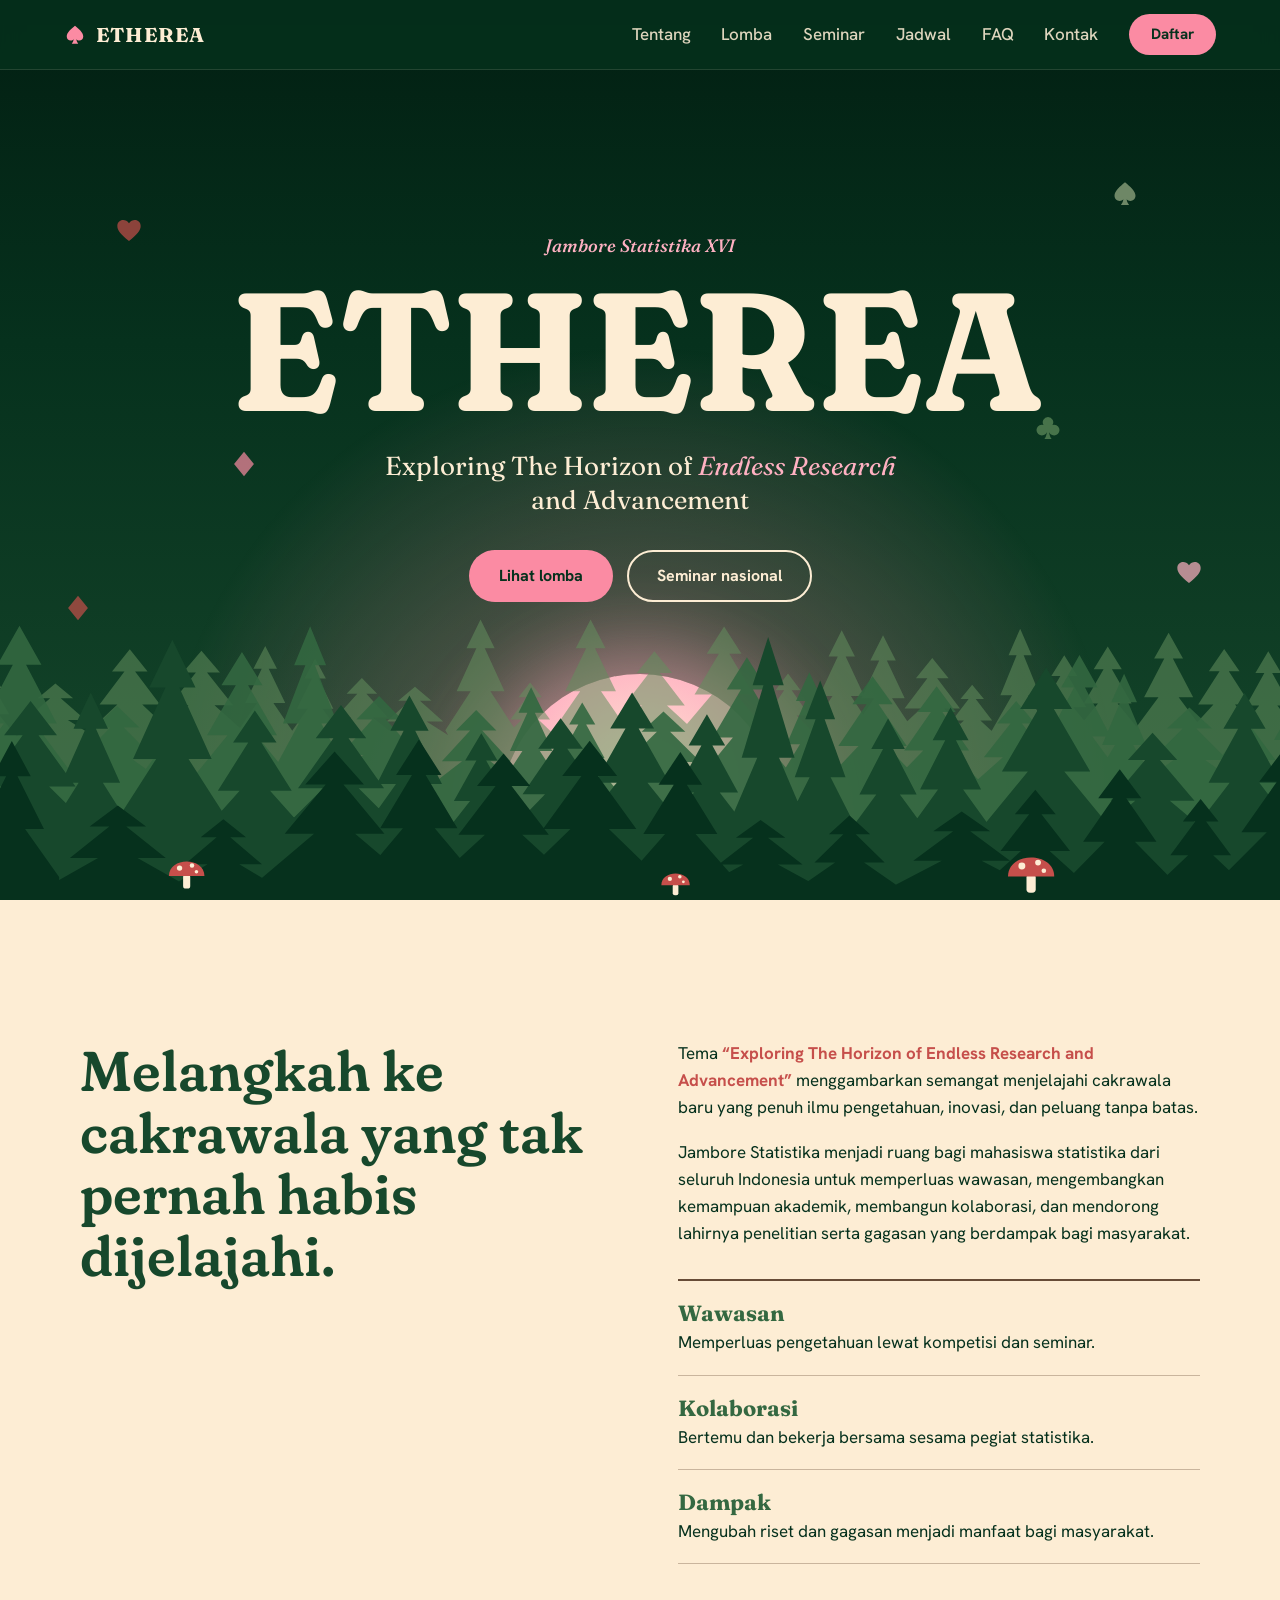
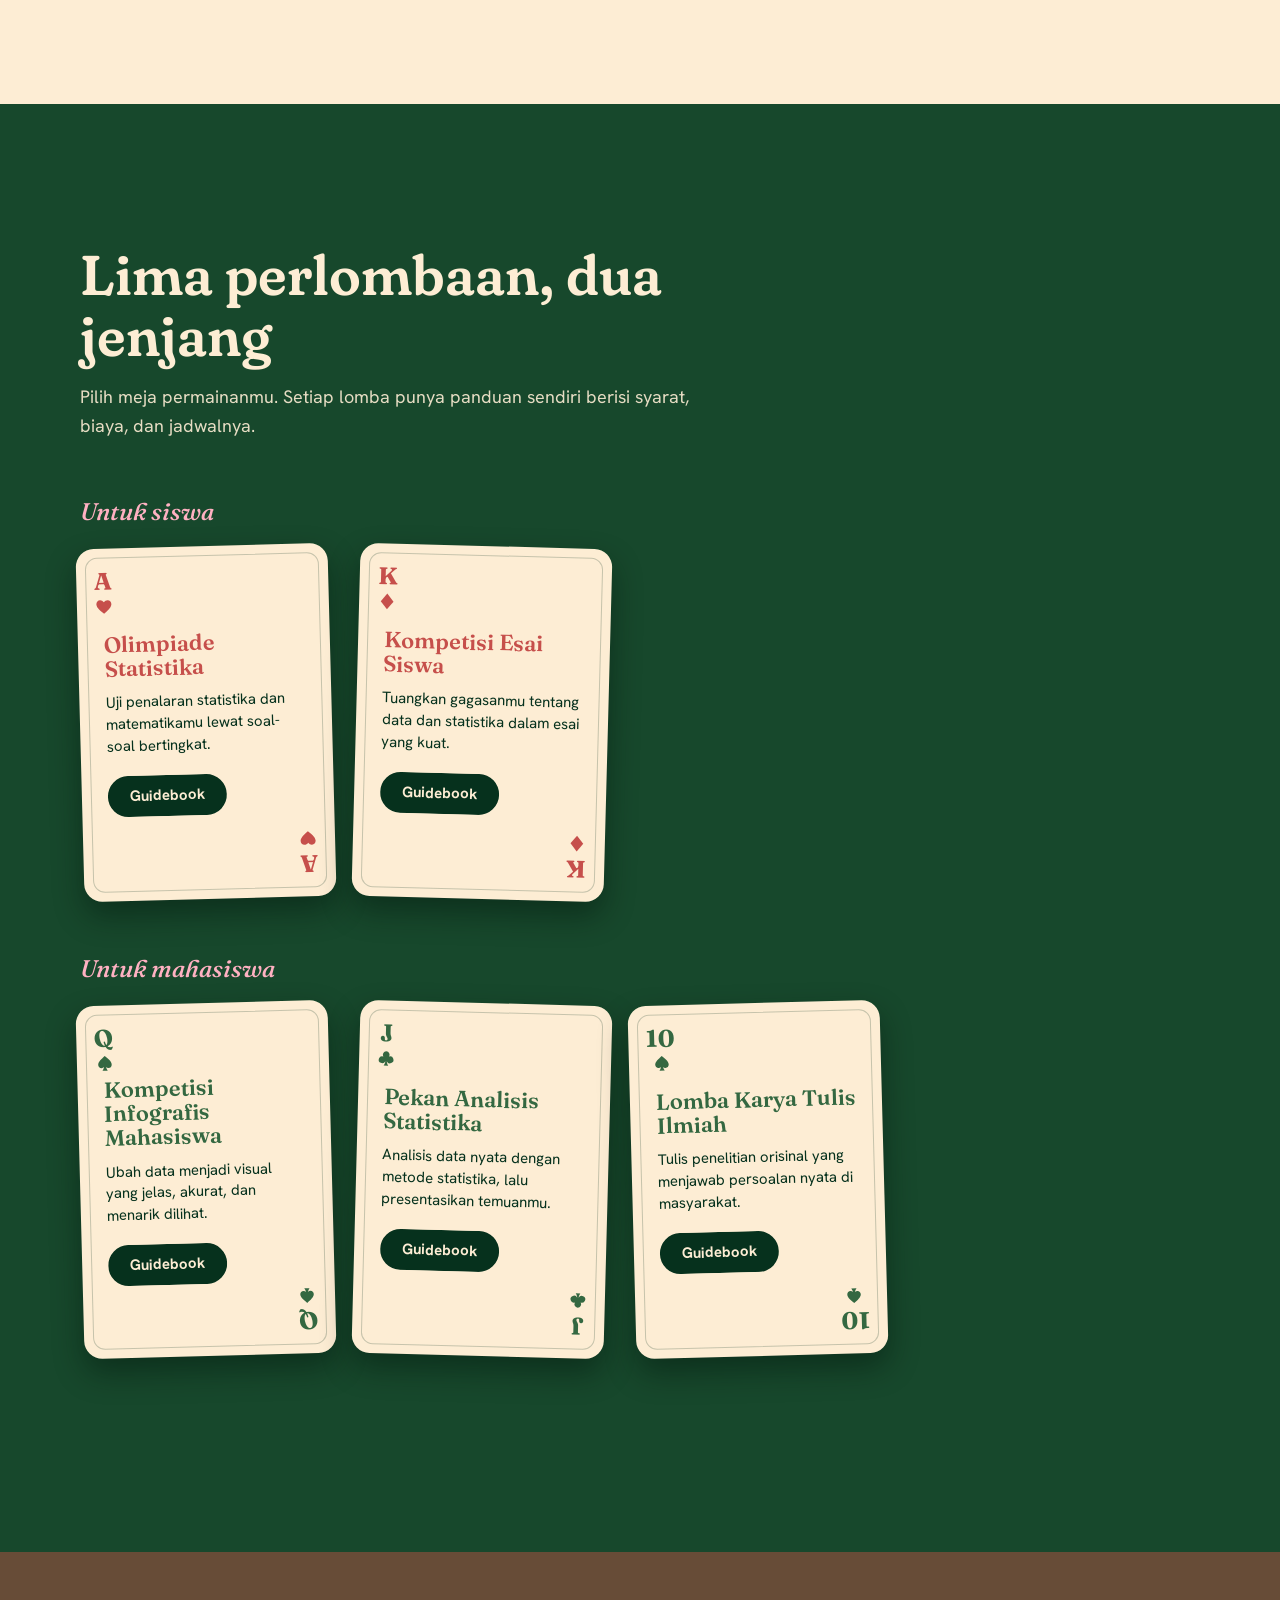
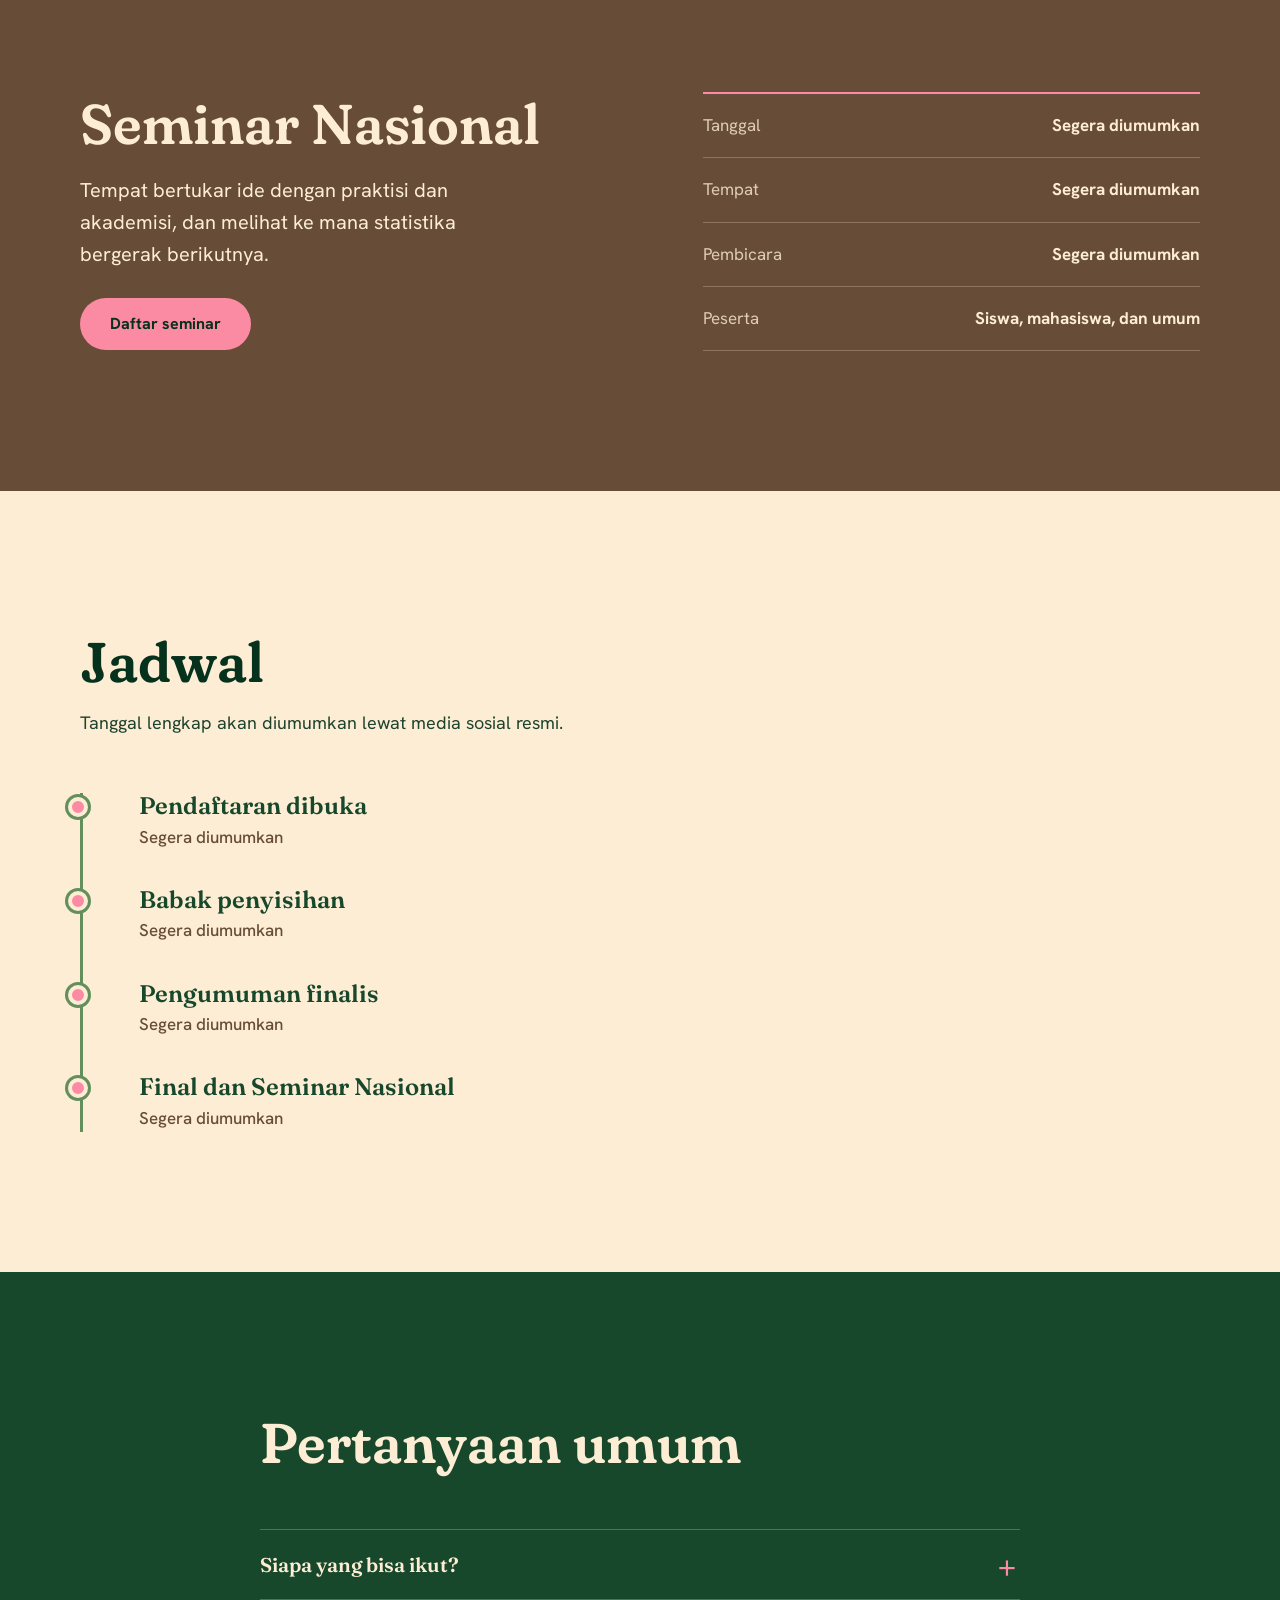
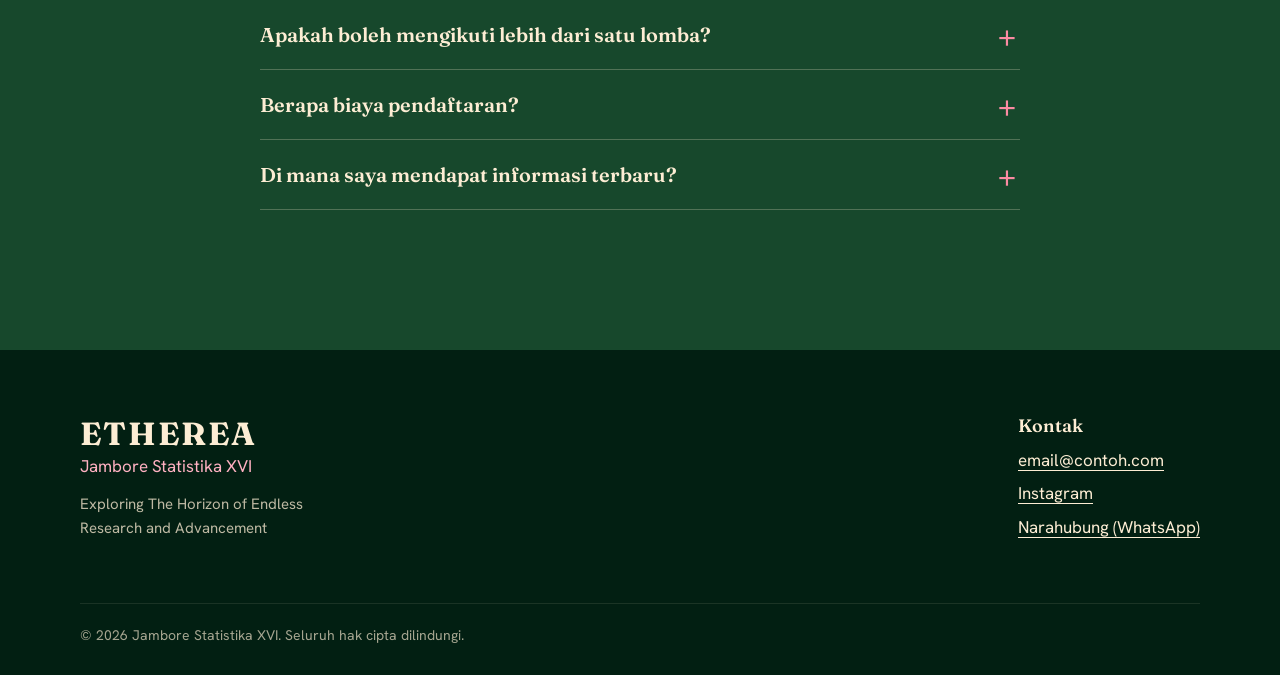
==== index.html @ 2692ac3a "Add files via upload" ====
<!doctype html>
<html lang="id">
<head>
  <meta charset="utf-8">
  <meta name="viewport" content="width=device-width, initial-scale=1">
  <title>ETHEREA – Jambore Statistika XVI</title>
  <meta name="description" content="Jambore Statistika XVI mengusung tema ETHEREA: Exploring The Horizon of Endless Research and Advancement. Olimpiade Statistika, Kompetisi Esai Siswa, Kompetisi Infografis Mahasiswa, Pekan Analisis Statistika, Lomba Karya Tulis Ilmiah, dan Seminar Nasional.">
  <meta name="theme-color" content="#06311D">
  <meta property="og:type" content="website">
  <meta property="og:locale" content="id_ID">
  <meta property="og:title" content="ETHEREA – Jambore Statistika XVI">
  <meta property="og:description" content="Exploring The Horizon of Endless Research and Advancement. Lima perlombaan dan satu seminar nasional untuk pelajar dan mahasiswa statistika.">
  <link rel="icon" href="favicon.svg" type="image/svg+xml">
  <link rel="preconnect" href="https://fonts.googleapis.com">
  <link rel="preconnect" href="https://fonts.gstatic.com" crossorigin>
  <link href="https://fonts.googleapis.com/css2?family=Fraunces:ital,opsz,wght@0,9..144,400..800;1,9..144,400..700&family=Hanken+Grotesk:wght@400;500;700&display=swap" rel="stylesheet">
  <link rel="stylesheet" href="style.css">
</head>
<body>

<!-- Simbol kartu (dipakai ulang di bagian lomba) -->
<svg width="0" height="0" style="position:absolute" aria-hidden="true">
  <symbol id="heart" viewBox="0 0 24 24"><path d="M12 21.5C5 15.8 2 12.4 2 8.6 2 5.7 4.2 3.5 7 3.5c1.9 0 3.7 1 5 2.8 1.3-1.8 3.1-2.8 5-2.8 2.8 0 5 2.2 5 5.1 0 3.8-3 7.2-10 12.9z"/></symbol>
  <symbol id="spade" viewBox="0 0 24 24"><path d="M12 2c4.2 3.7 9 7.3 9 11.6 0 2.6-2 4.4-4.4 4.4-1.3 0-2.4-.5-3.2-1.4.2 1.7.9 3.3 2.1 4.9H8.5c1.2-1.6 1.9-3.2 2.1-4.9-.8.9-1.9 1.4-3.2 1.4C5 18 3 16.200 3 13.600 3 9.300 7.800 5.700 12 2z"/></symbol>
  <symbol id="diamond" viewBox="0 0 24 24"><path d="M12 1.500 20.500 12 12 22.500 3.500 12z"/></symbol>
  <symbol id="club" viewBox="0 0 24 24"><path d="M12 2.500a4.500 4.500 0 0 0-3.800 6.900A4.600 4.600 0 1 0 11 15.600c-.1 2.200-.8 4-2.100 5.900h6.200c-1.300-1.900-2-3.700-2.100-5.900a4.600 4.600 0 1 0 2.800-6.200A4.500 4.500 0 0 0 12 2.500z"/></symbol>
</svg>

<a class="skip" href="#tentang">Lompat ke konten</a>

<header class="nav" id="nav">
  <a class="brand" href="#beranda" aria-label="ETHEREA, kembali ke atas">
    <svg class="brand-mark" viewBox="0 0 24 24" aria-hidden="true"><use href="#spade"/></svg>
    <span>ETHEREA</span>
  </a>
  <button class="nav-toggle" aria-expanded="false" aria-controls="menu" aria-label="Buka menu">
    <span></span><span></span>
  </button>
  <nav id="menu" class="menu" aria-label="Utama">
    <a href="#tentang">Tentang</a>
    <a href="#lomba">Lomba</a>
    <a href="#seminar">Seminar</a>
    <a href="#jadwal">Jadwal</a>
    <a href="#faq">FAQ</a>
    <a href="#kontak">Kontak</a>
    <a class="btn btn-pink btn-small" href="#lomba">Daftar</a>
  </nav>
</header>

<main>

  <!-- HERO -->
  <section class="hero" id="beranda">
    <div class="sky" aria-hidden="true">
      <div class="horizon-glow"></div>
      <div class="sun"></div>
    </div>
    <div class="floaters" aria-hidden="true">
      <svg class="f f1"><use href="#heart"/></svg>
      <svg class="f f2"><use href="#spade"/></svg>
      <svg class="f f3"><use href="#diamond"/></svg>
      <svg class="f f4"><use href="#club"/></svg>
      <svg class="f f5"><use href="#heart"/></svg>
      <svg class="f f6"><use href="#diamond"/></svg>
    </div>

    <div class="hero-inner">
      <p class="hero-kicker">Jambore Statistika XVI</p>
      <h1 class="hero-title" aria-label="ETHEREA">
        <span aria-hidden="true">E</span><span aria-hidden="true">T</span><span aria-hidden="true">H</span><span aria-hidden="true">E</span><span aria-hidden="true">R</span><span aria-hidden="true">E</span><span aria-hidden="true">A</span>
      </h1>
      <p class="hero-sub">Exploring The Horizon of <em>Endless Research</em> and Advancement</p>
      <div class="hero-cta">
        <a class="btn btn-pink" href="#lomba">Lihat lomba</a>
        <a class="btn btn-ghost" href="#seminar">Seminar nasional</a>
      </div>
    </div>

    <svg class="forest" id="forest" viewBox="0 0 1440 420" preserveAspectRatio="xMidYMax slice" aria-hidden="true"></svg>
  </section>

  <!-- TENTANG -->
  <section class="section cream" id="tentang">
    <div class="wrap about">
      <div class="about-lead">
        <h2>Melangkah ke cakrawala yang tak pernah habis dijelajahi.</h2>
      </div>
      <div class="about-body">
        <p>
          Tema <strong>“Exploring The Horizon of Endless Research and Advancement”</strong> menggambarkan semangat menjelajahi cakrawala baru yang penuh ilmu pengetahuan, inovasi, dan peluang tanpa batas.
        </p>
        <p>
          Jambore Statistika menjadi ruang bagi mahasiswa statistika dari seluruh Indonesia untuk memperluas wawasan, mengembangkan kemampuan akademik, membangun kolaborasi, dan mendorong lahirnya penelitian serta gagasan yang berdampak bagi masyarakat.
        </p>
        <ul class="pillars">
          <li><span>Wawasan</span> Memperluas pengetahuan lewat kompetisi dan seminar.</li>
          <li><span>Kolaborasi</span> Bertemu dan bekerja bersama sesama pegiat statistika.</li>
          <li><span>Dampak</span> Mengubah riset dan gagasan menjadi manfaat bagi masyarakat.</li>
        </ul>
      </div>
    </div>
  </section>

  <!-- LOMBA -->
  <section class="section forest-bg" id="lomba">
    <div class="wrap">
      <div class="section-head">
        <h2>Lima perlombaan, dua jenjang</h2>
        <p>Pilih meja permainanmu. Setiap lomba punya panduan sendiri berisi syarat, biaya, dan jadwalnya.</p>
      </div>

      <h3 class="tier">Untuk siswa</h3>
      <div class="deck">
        <article class="card card-red">
          <div class="corner tl"><b>A</b><svg><use href="#heart"/></svg></div>
          <div class="corner br"><b>A</b><svg><use href="#heart"/></svg></div>
          <div class="card-body">
            <h4>Olimpiade Statistika</h4>
            <p>Uji penalaran statistika dan matematikamu lewat soal-soal bertingkat.</p>
            <a class="btn btn-dark btn-small" href="#" data-todo="guidebook">Guidebook</a>
          </div>
        </article>
        <article class="card card-red">
          <div class="corner tl"><b>K</b><svg><use href="#diamond"/></svg></div>
          <div class="corner br"><b>K</b><svg><use href="#diamond"/></svg></div>
          <div class="card-body">
            <h4>Kompetisi Esai Siswa</h4>
            <p>Tuangkan gagasanmu tentang data dan statistika dalam esai yang kuat.</p>
            <a class="btn btn-dark btn-small" href="#" data-todo="guidebook">Guidebook</a>
          </div>
        </article>
      </div>

      <h3 class="tier">Untuk mahasiswa</h3>
      <div class="deck">
        <article class="card card-green">
          <div class="corner tl"><b>Q</b><svg><use href="#spade"/></svg></div>
          <div class="corner br"><b>Q</b><svg><use href="#spade"/></svg></div>
          <div class="card-body">
            <h4>Kompetisi Infografis Mahasiswa</h4>
            <p>Ubah data menjadi visual yang jelas, akurat, dan menarik dilihat.</p>
            <a class="btn btn-dark btn-small" href="#" data-todo="guidebook">Guidebook</a>
          </div>
        </article>
        <article class="card card-green">
          <div class="corner tl"><b>J</b><svg><use href="#club"/></svg></div>
          <div class="corner br"><b>J</b><svg><use href="#club"/></svg></div>
          <div class="card-body">
            <h4>Pekan Analisis Statistika</h4>
            <p>Analisis data nyata dengan metode statistika, lalu presentasikan temuanmu.</p>
            <a class="btn btn-dark btn-small" href="#" data-todo="guidebook">Guidebook</a>
          </div>
        </article>
        <article class="card card-green">
          <div class="corner tl"><b>10</b><svg><use href="#spade"/></svg></div>
          <div class="corner br"><b>10</b><svg><use href="#spade"/></svg></div>
          <div class="card-body">
            <h4>Lomba Karya Tulis Ilmiah</h4>
            <p>Tulis penelitian orisinal yang menjawab persoalan nyata di masyarakat.</p>
            <a class="btn btn-dark btn-small" href="#" data-todo="guidebook">Guidebook</a>
          </div>
        </article>
      </div>
    </div>
  </section>

  <!-- SEMINAR -->
  <section class="section brown" id="seminar">
    <div class="wrap seminar">
      <div>
        <h2>Seminar Nasional</h2>
        <p class="lead">Tempat bertukar ide dengan praktisi dan akademisi, dan melihat ke mana statistika bergerak berikutnya.</p>
        <a class="btn btn-pink" href="#" data-todo="seminar">Daftar seminar</a>
      </div>
      <dl class="facts">
        <div><dt>Tanggal</dt><dd>Segera diumumkan</dd></div>
        <div><dt>Tempat</dt><dd>Segera diumumkan</dd></div>
        <div><dt>Pembicara</dt><dd>Segera diumumkan</dd></div>
        <div><dt>Peserta</dt><dd>Siswa, mahasiswa, dan umum</dd></div>
      </dl>
    </div>
  </section>

  <!-- JADWAL -->
  <section class="section cream" id="jadwal">
    <div class="wrap">
      <div class="section-head">
        <h2>Jadwal</h2>
        <p>Tanggal lengkap akan diumumkan lewat media sosial resmi.</p>
      </div>
      <ol class="timeline">
        <li><h4>Pendaftaran dibuka</h4><p>Segera diumumkan</p></li>
        <li><h4>Babak penyisihan</h4><p>Segera diumumkan</p></li>
        <li><h4>Pengumuman finalis</h4><p>Segera diumumkan</p></li>
        <li><h4>Final dan Seminar Nasional</h4><p>Segera diumumkan</p></li>
      </ol>
    </div>
  </section>

  <!-- FAQ -->
  <section class="section forest-bg" id="faq">
    <div class="wrap faq-wrap">
      <div class="section-head">
        <h2>Pertanyaan umum</h2>
      </div>
      <div class="faq">
        <details>
          <summary>Siapa yang bisa ikut?</summary>
          <p>Olimpiade Statistika dan Kompetisi Esai Siswa untuk siswa. Kompetisi Infografis Mahasiswa, Pekan Analisis Statistika, dan Lomba Karya Tulis Ilmiah untuk mahasiswa.</p>
        </details>
        <details>
          <summary>Apakah boleh mengikuti lebih dari satu lomba?</summary>
          <p>Ketentuan lengkap ada di guidebook masing-masing lomba. Baca guidebook sebelum mendaftar.</p>
        </details>
        <details>
          <summary>Berapa biaya pendaftaran?</summary>
          <p>Biaya berbeda untuk tiap lomba dan seminar. Rinciannya tertera di guidebook dan formulir pendaftaran.</p>
        </details>
        <details>
          <summary>Di mana saya mendapat informasi terbaru?</summary>
          <p>Ikuti media sosial resmi Jambore Statistika XVI. Semua pengumuman jadwal, tempat, dan pembicara akan diunggah di sana.</p>
        </details>
      </div>
    </div>
  </section>

</main>

<footer class="footer" id="kontak">
  <div class="wrap foot">
    <div>
      <p class="foot-title">ETHEREA</p>
      <p class="foot-sub">Jambore Statistika XVI</p>
      <p class="foot-note">Exploring The Horizon of Endless Research and Advancement</p>
    </div>
    <div>
      <p class="foot-h">Kontak</p>
      <ul>
        <li><a href="mailto:email@contoh.com" data-todo="email">email@contoh.com</a></li>
        <li><a href="#" data-todo="instagram">Instagram</a></li>
        <li><a href="#" data-todo="whatsapp">Narahubung (WhatsApp)</a></li>
      </ul>
    </div>
  </div>
  <p class="copy">© 2026 Jambore Statistika XVI. Seluruh hak cipta dilindungi.</p>
</footer>

<script src="script.js"></script>
</body>
</html>
---- style.css ----
:root {
  --forest-950: #06311d;
  --forest-800: #17482c;
  --forest-600: #346841;
  --forest-400: #638f5d;
  --sage: #9caf88;
  --pink: #fb8ba3;
  --pink-soft: #ffb1c2;
  --red: #c64f4b;
  --cream: #fdedd4;
  --brown: #674c37;

  --serif: "Fraunces", Georgia, serif;
  --sans: "Hanken Grotesk", system-ui, sans-serif;
  --gutter: clamp(20px, 5vw, 64px);
  --max: 1120px;
}

*, *::before, *::after { box-sizing: border-box; }
html { scroll-behavior: smooth; scroll-padding-top: 72px; }
body {
  margin: 0;
  font-family: var(--sans);
  font-size: 1.0625rem;
  line-height: 1.6;
  color: var(--cream);
  background: var(--forest-950);
  -webkit-font-smoothing: antialiased;
}
img, svg { display: block; max-width: 100%; }
a { color: inherit; }
h1, h2, h3, h4 { font-family: var(--serif); font-weight: 600; line-height: 1.1; margin: 0; }
p { margin: 0 0 1em; }

:focus-visible { outline: 3px solid var(--pink); outline-offset: 3px; border-radius: 4px; }

.skip { position: absolute; left: -999px; top: 8px; background: var(--cream); color: var(--forest-950); padding: 8px 14px; z-index: 100; border-radius: 6px; }
.skip:focus { left: 8px; }

.wrap { width: min(100% - var(--gutter) * 2, var(--max)); margin-inline: auto; }

/* Tombol */
.btn {
  display: inline-block; font: 700 1rem/1 var(--sans); text-decoration: none;
  padding: 16px 28px; border-radius: 999px; border: 2px solid transparent;
  transition: transform .15s ease, background-color .15s ease, color .15s ease;
  cursor: pointer;
}
.btn:hover { transform: translateY(-2px); }
.btn-small { padding: 11px 20px; font-size: .9375rem; }
.btn-pink { background: var(--pink); color: var(--forest-950); }
.btn-pink:hover { background: var(--pink-soft); }
.btn-ghost { border-color: var(--cream); color: var(--cream); }
.btn-ghost:hover { background: var(--cream); color: var(--forest-950); }
.btn-dark { background: var(--forest-950); color: var(--cream); }
.btn-dark:hover { background: var(--forest-800); }

/* Navigasi */
.nav {
  position: fixed; inset: 0 0 auto 0; z-index: 50;
  display: flex; align-items: center; justify-content: space-between;
  padding: 14px var(--gutter);
  background: rgba(6, 49, 29, .82);
  backdrop-filter: blur(10px);
  border-bottom: 1px solid rgba(253, 237, 212, .12);
}
.brand { display: flex; align-items: center; gap: 10px; text-decoration: none; font: 700 1.25rem var(--serif); letter-spacing: .06em; }
.brand-mark { width: 22px; height: 22px; fill: var(--pink); }
.menu { display: flex; align-items: center; gap: clamp(14px, 2.4vw, 32px); }
.menu a:not(.btn) { text-decoration: none; font-weight: 500; opacity: .88; }
.menu a:not(.btn):hover { opacity: 1; text-decoration: underline; text-underline-offset: 6px; text-decoration-color: var(--pink); }
.nav-toggle { display: none; background: none; border: 0; width: 44px; height: 44px; position: relative; cursor: pointer; }
.nav-toggle span { position: absolute; left: 10px; right: 10px; height: 2px; background: var(--cream); transition: transform .2s ease, top .2s ease; }
.nav-toggle span:first-child { top: 18px; }
.nav-toggle span:last-child { top: 25px; }
.nav-toggle[aria-expanded="true"] span:first-child { top: 21px; transform: rotate(45deg); }
.nav-toggle[aria-expanded="true"] span:last-child { top: 21px; transform: rotate(-45deg); }

@media (max-width: 820px) {
  .nav-toggle { display: block; }
  .menu {
    position: absolute; top: 100%; left: 0; right: 0; flex-direction: column; align-items: stretch; gap: 0;
    background: var(--forest-950); padding: 8px var(--gutter) 24px;
    border-bottom: 1px solid rgba(253, 237, 212, .12);
    display: none;
  }
  .menu.open { display: flex; }
  .menu a:not(.btn) { padding: 14px 0; font-size: 1.125rem; border-bottom: 1px solid rgba(253, 237, 212, .1); }
  .menu .btn { margin-top: 16px; text-align: center; }
}

/* Hero */
.hero {
  position: relative; min-height: 100svh; overflow: hidden;
  display: grid; place-items: center; text-align: center;
  padding: 120px var(--gutter) 260px;
  background: linear-gradient(180deg, #021f12 0%, var(--forest-950) 38%, var(--forest-800) 100%);
}
.sky { position: absolute; inset: 0; }
.horizon-glow {
  position: absolute; left: 50%; bottom: 8%; width: min(1100px, 150vw); aspect-ratio: 1;
  transform: translate(-50%, 50%);
  background: radial-gradient(circle, rgba(251, 139, 163, .55) 0%, rgba(251, 139, 163, .22) 32%, transparent 62%);
  animation: rise 2.4s .2s cubic-bezier(.2, .7, .2, 1) both;
}
.sun {
  position: absolute; left: 50%; bottom: 8%; width: clamp(150px, 24vw, 280px); aspect-ratio: 1; border-radius: 50%;
  transform: translate(-50%, 45%);
  background: radial-gradient(circle at 50% 40%, var(--cream) 0%, var(--pink-soft) 60%, var(--pink) 100%);
  box-shadow: 0 0 80px 20px rgba(255, 177, 194, .45);
  animation: rise 2.4s .2s cubic-bezier(.2, .7, .2, 1) both;
}
@keyframes rise { from { opacity: 0; translate: 0 90px; } to { opacity: 1; translate: 0 0; } }

.hero-inner { position: relative; z-index: 2; max-width: 980px; }
.hero-kicker { font: 500 1.125rem var(--serif); font-style: italic; color: var(--pink-soft); margin-bottom: 14px; }
.hero-title {
  font-size: clamp(3rem, 14.5vw, 10.5rem); font-weight: 700;
  font-variation-settings: "SOFT" 100, "opsz" 144;
  letter-spacing: .02em; line-height: .95; margin-bottom: 20px;
  display: flex; justify-content: center; flex-wrap: nowrap;
}
.hero-title span { display: inline-block; animation: letter .9s cubic-bezier(.2, .8, .2, 1) both; }
.hero-title span:nth-child(1) { animation-delay: .05s; }
.hero-title span:nth-child(2) { animation-delay: .15s; }
.hero-title span:nth-child(3) { animation-delay: .25s; }
.hero-title span:nth-child(4) { animation-delay: .35s; }
.hero-title span:nth-child(5) { animation-delay: .45s; }
.hero-title span:nth-child(6) { animation-delay: .55s; }
.hero-title span:nth-child(7) { animation-delay: .65s; }
@keyframes letter { from { opacity: 0; translate: 0 .35em; filter: blur(8px); } to { opacity: 1; translate: 0 0; filter: blur(0); } }
.hero-sub { font: 400 clamp(1.125rem, 2.6vw, 1.625rem)/1.3 var(--serif); max-width: 32ch; margin: 0 auto 32px; }
.hero-sub em { color: var(--pink-soft); }
.hero-cta { display: flex; gap: 14px; justify-content: center; flex-wrap: wrap; }

.forest { position: absolute; left: 0; right: 0; bottom: -1px; width: 100%; height: clamp(220px, 40vh, 420px); z-index: 1; }

.floaters .f { position: absolute; width: 28px; height: 28px; opacity: .7; animation: drift 9s ease-in-out infinite alternate; }
.f1 { left: 9%; top: 24%; fill: var(--red); }
.f2 { right: 11%; top: 20%; fill: var(--sage); width: 22px; height: 22px; animation-delay: -3s; }
.f3 { left: 18%; top: 50%; fill: var(--pink); width: 20px; height: 20px; animation-delay: -5s; }
.f4 { right: 17%; top: 46%; fill: var(--forest-400); animation-delay: -1s; }
.f5 { right: 6%; top: 62%; fill: var(--pink-soft); width: 18px; height: 18px; animation-delay: -6s; }
.f6 { left: 5%; top: 66%; fill: var(--red); width: 18px; height: 18px; animation-delay: -2s; }
@keyframes drift { from { transform: translateY(0) rotate(-8deg); } to { transform: translateY(-22px) rotate(10deg); } }
@media (max-width: 600px) { .f3, .f4, .f5, .f6 { display: none; } }

/* Section umum */
.section { padding: clamp(72px, 11vw, 140px) 0; }
.section h2 { font-size: clamp(2rem, 5vw, 3.5rem); font-variation-settings: "SOFT" 100; }
.section-head { max-width: 640px; margin-bottom: clamp(32px, 5vw, 56px); }
.section-head p { margin: 16px 0 0; font-size: 1.125rem; opacity: .9; }

.cream { background: var(--cream); color: var(--forest-950); }
.forest-bg { background: var(--forest-800); }
.brown { background: var(--brown); }

/* Tentang */
.about { display: grid; grid-template-columns: 1fr 1fr; gap: clamp(32px, 6vw, 96px); align-items: start; }
.about-lead h2 { color: var(--forest-800); }
.about-body p { max-width: 62ch; }
.about-body strong { color: var(--red); font-weight: 700; }
.pillars { list-style: none; padding: 0; margin: 32px 0 0; border-top: 2px solid var(--brown); }
.pillars li { padding: 18px 0; border-bottom: 1px solid rgba(103, 76, 55, .35); }
.pillars span { display: block; font: 700 1.375rem var(--serif); color: var(--forest-600); margin-bottom: 2px; }
@media (max-width: 820px) { .about { grid-template-columns: 1fr; } }

/* Lomba */
.tier { font: italic 500 1.5rem var(--serif); color: var(--pink-soft); margin: 0 0 20px; }
.deck { display: flex; flex-wrap: wrap; gap: 24px; margin-bottom: 56px; }
.card {
  position: relative; width: 252px; aspect-ratio: 5 / 7; border-radius: 18px;
  background: var(--cream); color: var(--forest-950);
  box-shadow: 0 14px 30px rgba(2, 20, 12, .45);
  transition: transform .25s ease;
}
.card:nth-child(odd) { transform: rotate(-1.5deg); }
.card:nth-child(even) { transform: rotate(1.5deg); }
.card:hover { transform: rotate(0) translateY(-8px); }
.card::before { content: ""; position: absolute; inset: 9px; border: 1.5px solid currentColor; border-radius: 12px; opacity: .22; }
.card-red { --suit: var(--red); }
.card-green { --suit: var(--forest-600); }
.corner { position: absolute; display: flex; flex-direction: column; align-items: center; line-height: 1; color: var(--suit); }
.corner b { font: 700 1.5rem var(--serif); }
.corner svg { width: 18px; height: 18px; fill: currentColor; margin-top: 2px; }
.corner.tl { top: 18px; left: 18px; }
.corner.br { bottom: 18px; right: 18px; transform: rotate(180deg); }
.card-body { position: absolute; inset: 56px 26px; display: flex; flex-direction: column; justify-content: center; align-items: flex-start; gap: 12px; }
.card-body h4 { font-size: 1.375rem; color: var(--suit); }
.card-body p { margin: 0; font-size: .9375rem; line-height: 1.45; }
.card-body .btn { margin-top: 6px; }
@media (max-width: 600px) { .card { width: 100%; max-width: 330px; margin-inline: auto; } }

/* Seminar */
.seminar { display: grid; grid-template-columns: 1.1fr 1fr; gap: clamp(32px, 6vw, 80px); align-items: center; }
.lead { font-size: 1.25rem; max-width: 40ch; margin: 20px 0 28px; }
.facts { margin: 0; border-top: 2px solid var(--pink); }
.facts div { display: flex; justify-content: space-between; gap: 20px; padding: 18px 0; border-bottom: 1px solid rgba(253, 237, 212, .25); }
.facts dt { opacity: .8; }
.facts dd { margin: 0; font-weight: 700; text-align: right; }
@media (max-width: 820px) { .seminar { grid-template-columns: 1fr; } }

/* Jadwal */
.timeline { list-style: none; margin: 0; padding: 0 0 0 28px; border-left: 3px solid var(--forest-400); max-width: 640px; }
.timeline li { position: relative; padding: 0 0 36px 28px; }
.timeline li:last-child { padding-bottom: 0; }
.timeline li::before {
  content: ""; position: absolute; left: -43px; top: 4px; width: 20px; height: 20px; border-radius: 50%;
  background: var(--pink); border: 4px solid var(--cream); box-shadow: 0 0 0 3px var(--forest-400);
}
.timeline h4 { font-size: 1.5rem; color: var(--forest-800); margin-bottom: 4px; }
.timeline p { margin: 0; color: var(--brown); font-weight: 500; }

/* FAQ */
.faq-wrap { max-width: 760px; }
.faq details { border-bottom: 1px solid rgba(253, 237, 212, .25); }
.faq details:first-child { border-top: 1px solid rgba(253, 237, 212, .25); }
.faq summary { list-style: none; cursor: pointer; padding: 22px 48px 22px 0; position: relative; font: 600 1.25rem var(--serif); }
.faq summary::-webkit-details-marker { display: none; }
.faq summary::after { content: "+"; position: absolute; right: 4px; top: 50%; translate: 0 -50%; font: 400 2rem var(--sans); color: var(--pink); transition: transform .2s ease; }
.faq details[open] summary::after { transform: rotate(45deg); }
.faq details p { padding: 0 48px 22px 0; margin: 0; opacity: .92; }

/* Footer */
.footer { background: #021f12; padding: 64px 0 28px; }
.foot { display: flex; justify-content: space-between; gap: 40px; flex-wrap: wrap; }
.foot-title { font: 700 2rem var(--serif); letter-spacing: .06em; margin: 0; }
.foot-sub { margin: 0 0 12px; color: var(--pink-soft); }
.foot-note { max-width: 34ch; opacity: .75; font-size: .9375rem; }
.foot-h { font: 600 1.125rem var(--serif); margin-bottom: 10px; }
.footer ul { list-style: none; margin: 0; padding: 0; }
.footer li { margin-bottom: 6px; }
.footer li a { text-underline-offset: 4px; }
.copy { width: min(100% - var(--gutter) * 2, var(--max)); margin: 48px auto 0; padding-top: 20px; border-top: 1px solid rgba(253, 237, 212, .15); font-size: .875rem; opacity: .65; }

@media (prefers-reduced-motion: reduce) {
  html { scroll-behavior: auto; }
  *, *::before, *::after { animation: none !important; transition: none !important; }
}
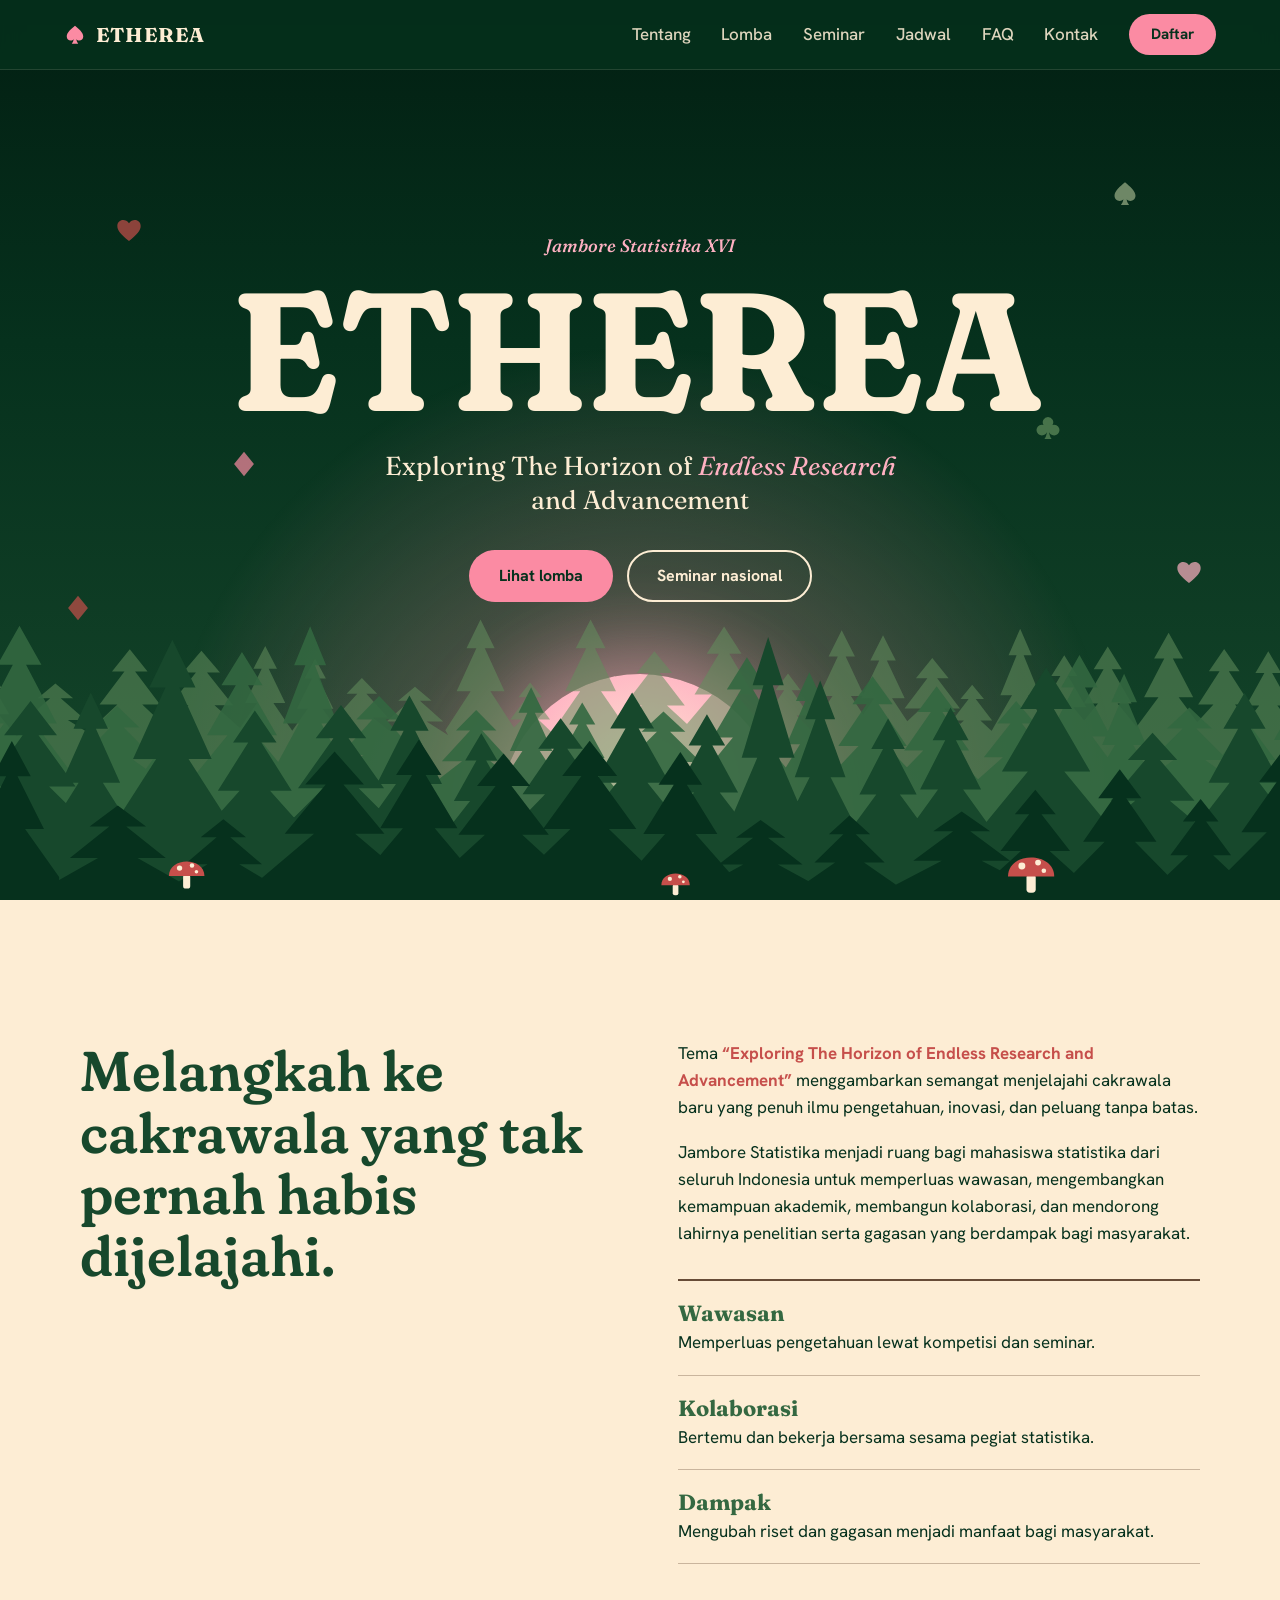
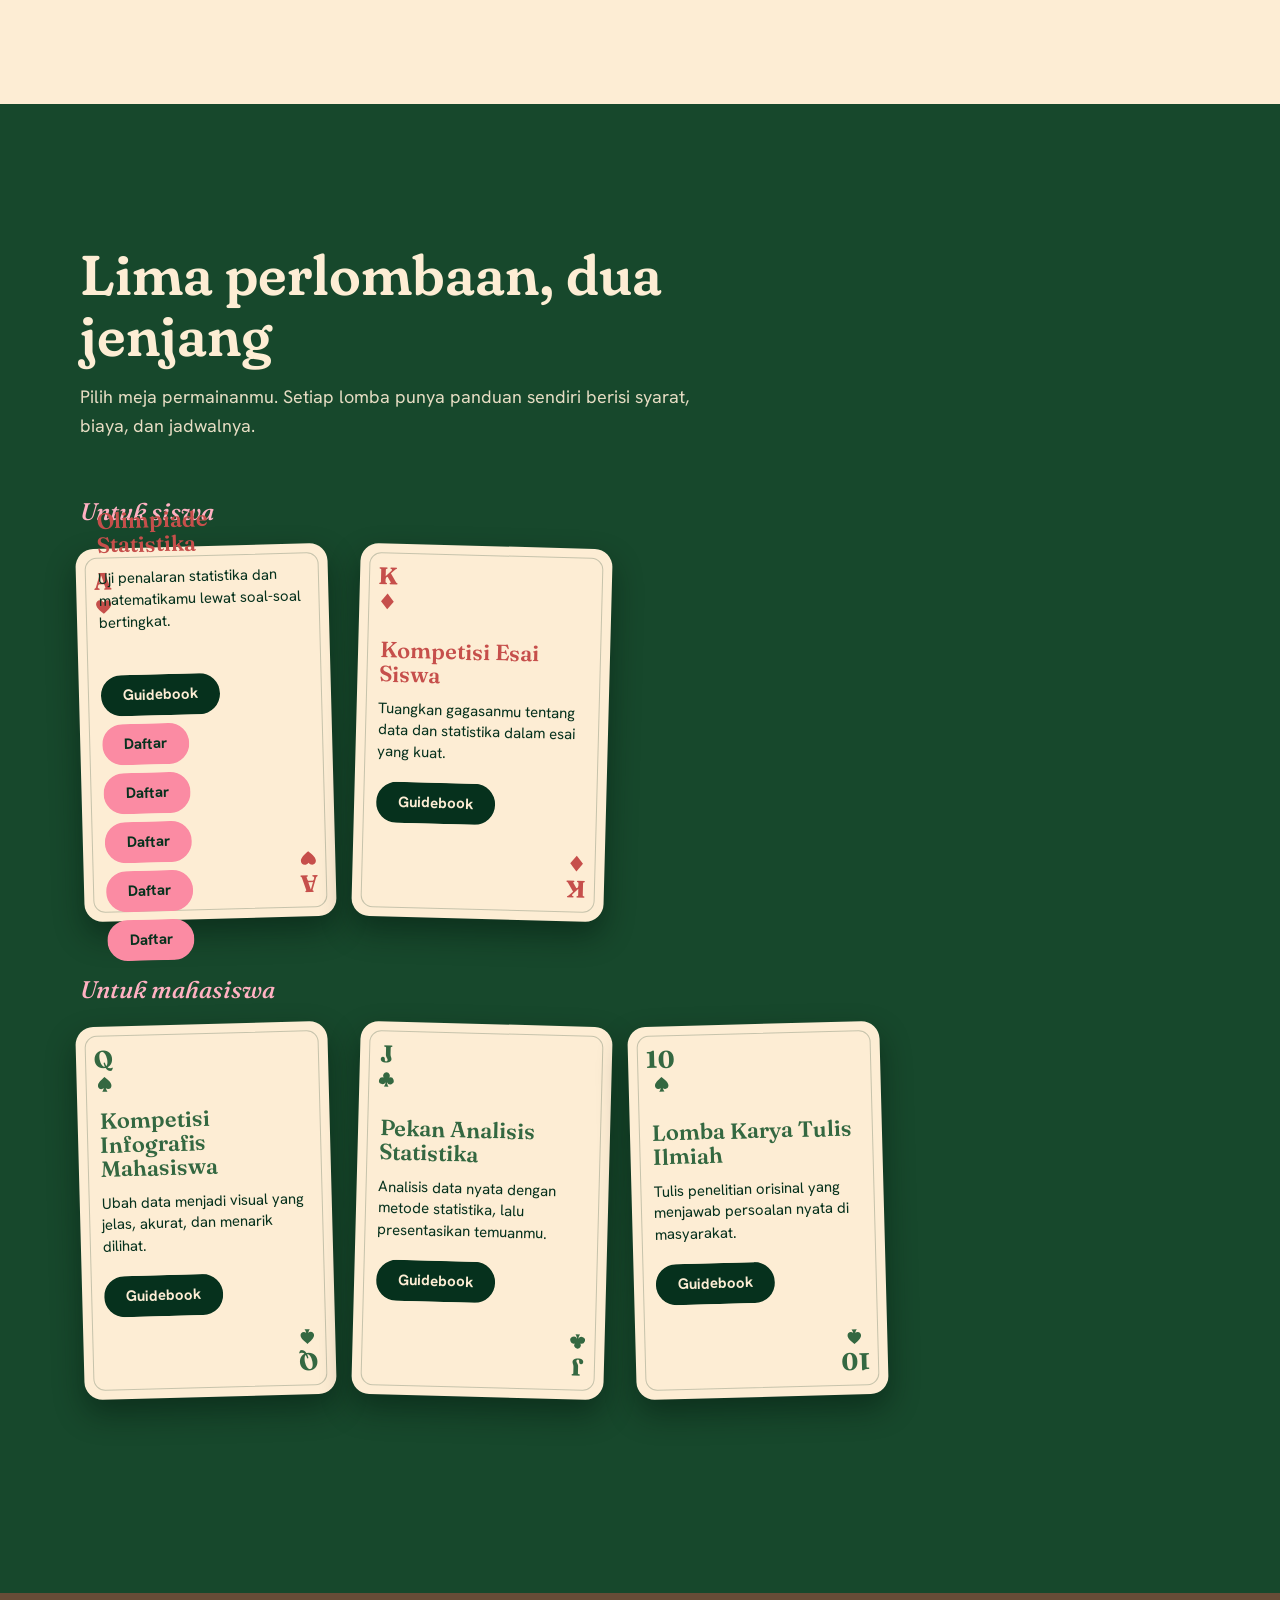
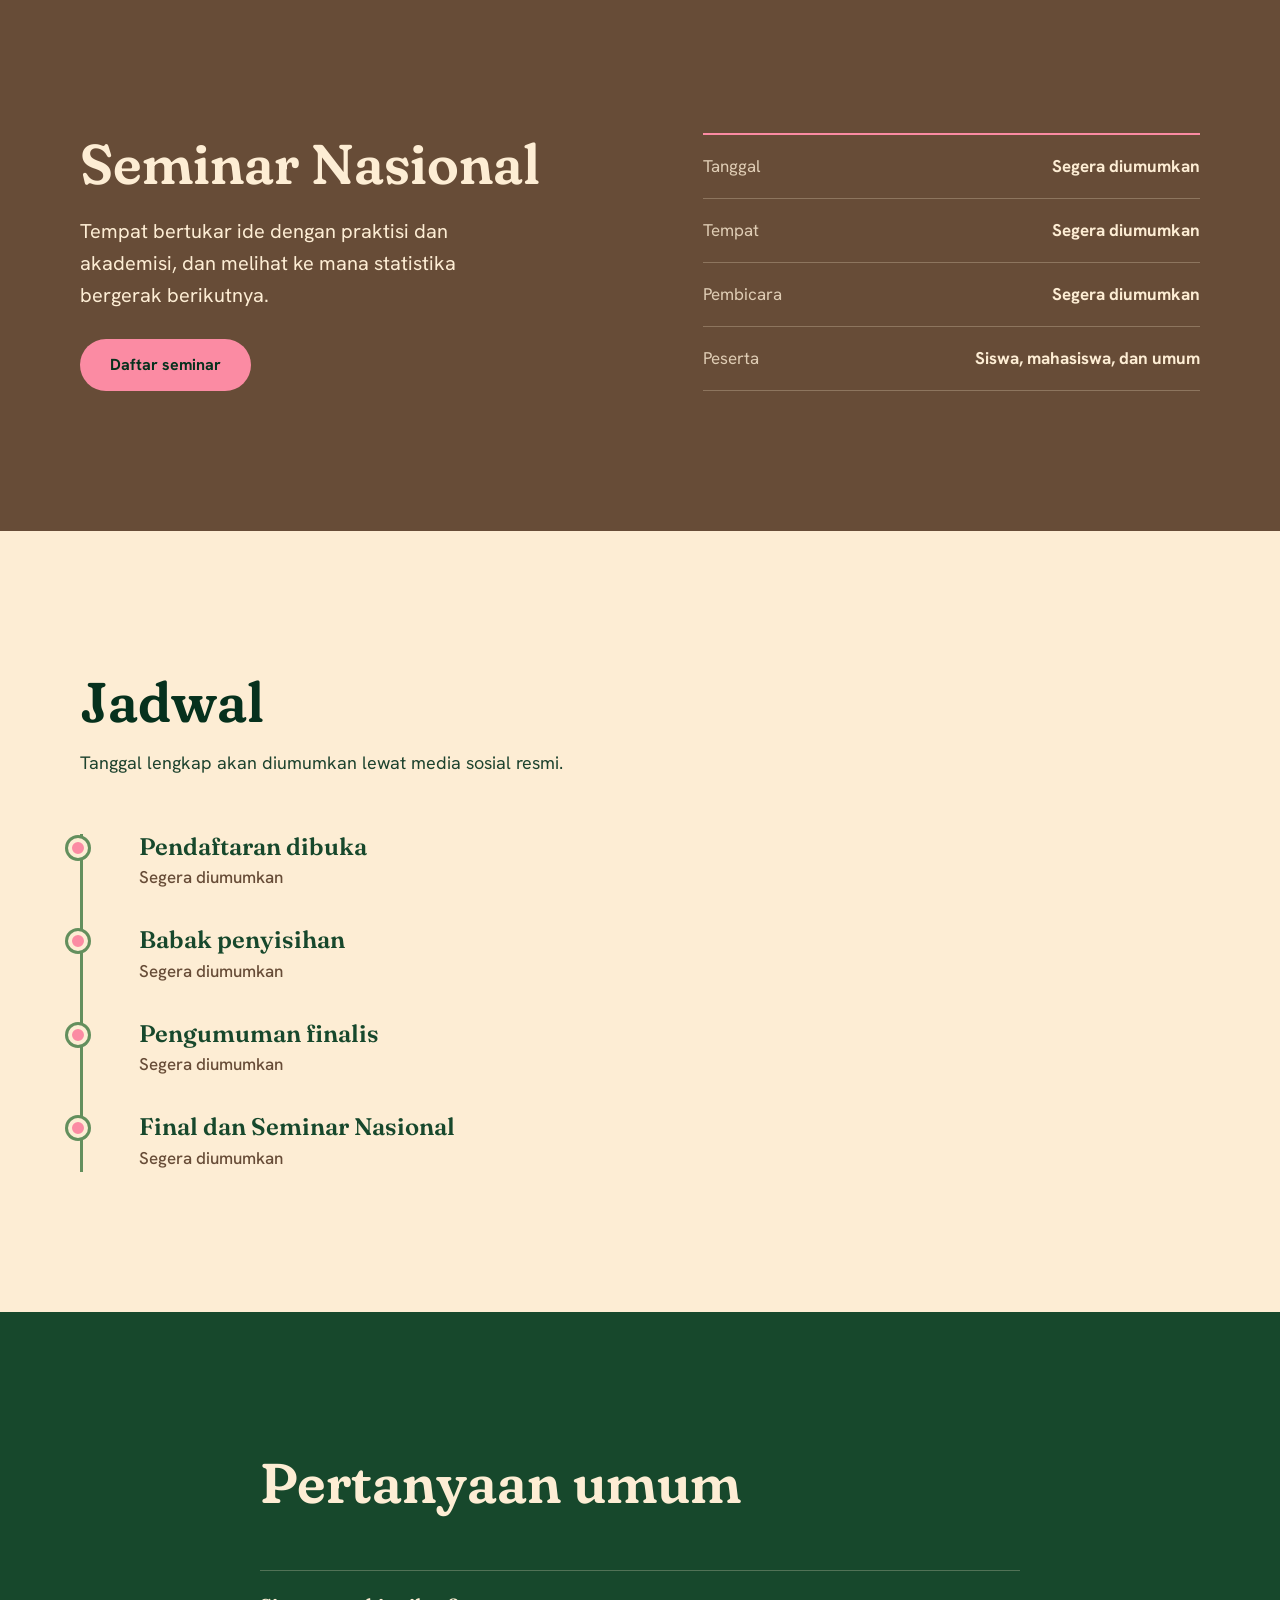
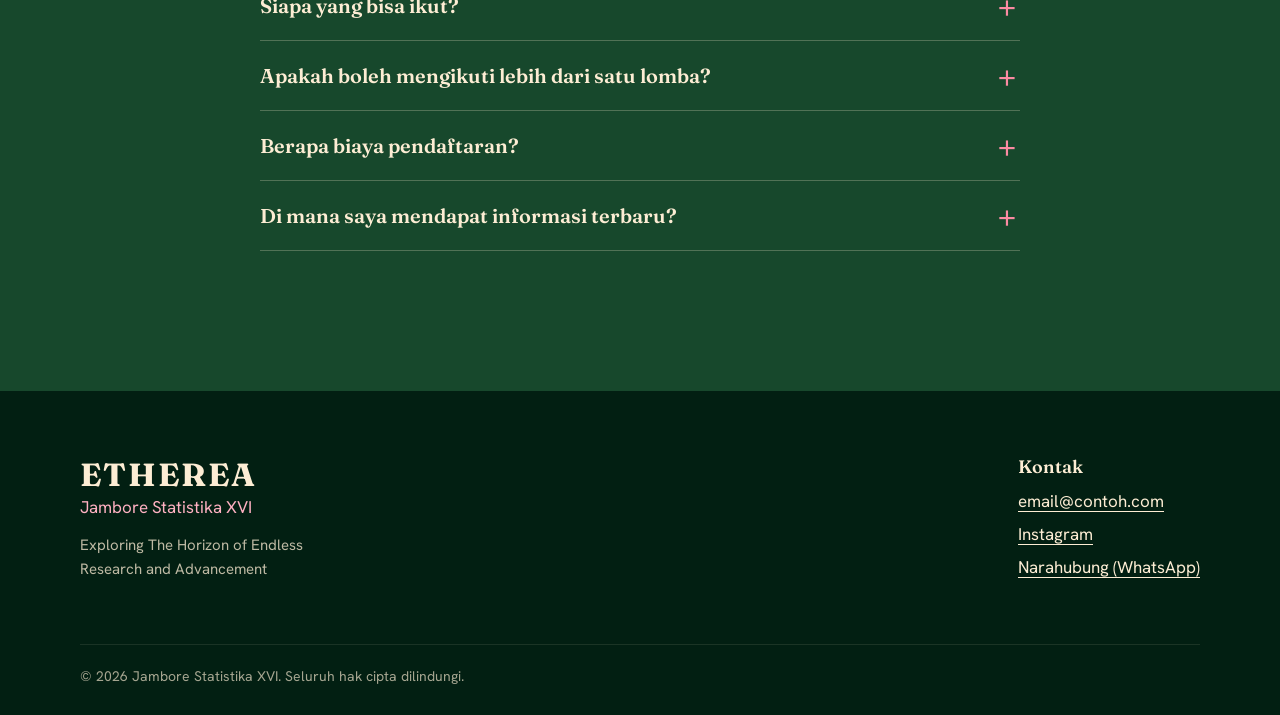
==== commit 4ca51584: "Add files via upload" ====
--- a/index.html
+++ b/index.html
@@ -117,7 +117,7 @@
           <div class="card-body">
             <h4>Olimpiade Statistika</h4>
             <p>Uji penalaran statistika dan matematikamu lewat soal-soal bertingkat.</p>
-            <a class="btn btn-dark btn-small" href="#" data-todo="guidebook">Guidebook</a>
+            <div class="card-actions"><div class="card-actions"><div class="card-actions"><div class="card-actions"><div class="card-actions"><a class="btn btn-dark btn-small" href="#" data-todo="guidebook">Guidebook</a><a class="btn btn-pink btn-small" href="daftar.html?lomba=lkti">Daftar</a></div><a class="btn btn-pink btn-small" href="daftar.html?lomba=pekan-analisis">Daftar</a></div><a class="btn btn-pink btn-small" href="daftar.html?lomba=infografis">Daftar</a></div><a class="btn btn-pink btn-small" href="daftar.html?lomba=esai">Daftar</a></div><a class="btn btn-pink btn-small" href="daftar.html?lomba=olimpiade">Daftar</a></div>
           </div>
         </article>
         <article class="card card-red">
@@ -170,7 +170,7 @@
       <div>
         <h2>Seminar Nasional</h2>
         <p class="lead">Tempat bertukar ide dengan praktisi dan akademisi, dan melihat ke mana statistika bergerak berikutnya.</p>
-        <a class="btn btn-pink" href="#" data-todo="seminar">Daftar seminar</a>
+        <a class="btn btn-pink" href="daftar.html?lomba=seminar">Daftar seminar</a>
       </div>
       <dl class="facts">
         <div><dt>Tanggal</dt><dd>Segera diumumkan</dd></div>
--- a/style.css
+++ b/style.css
@@ -237,3 +237,9 @@
   html { scroll-behavior: auto; }
   *, *::before, *::after { animation: none !important; transition: none !important; }
 }
+
+/* Tombol di kartu lomba (halaman utama) */
+.card { aspect-ratio: 5 / 7.4; }
+.card-body { inset: 52px 22px; }
+.card-actions { display: flex; flex-wrap: wrap; gap: 8px; margin-top: 6px; }
+.card-actions .btn { margin: 0; }
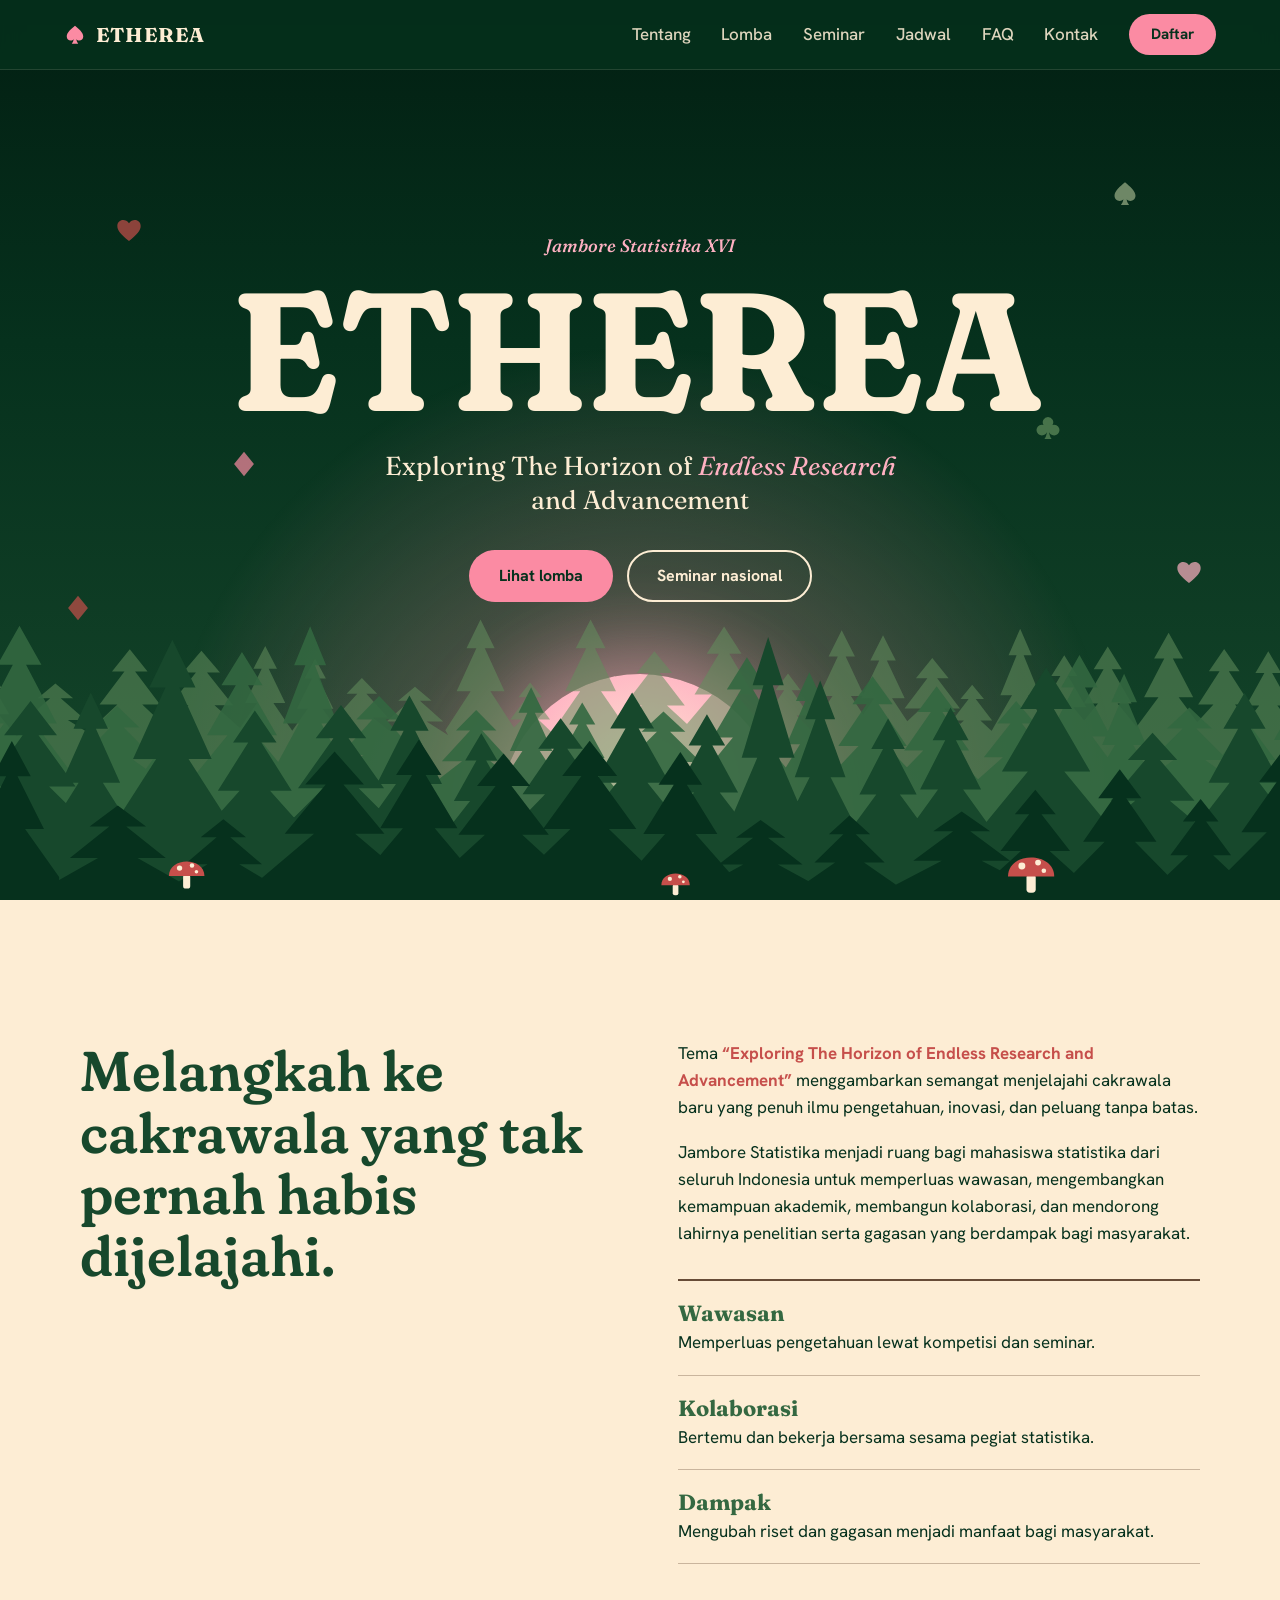
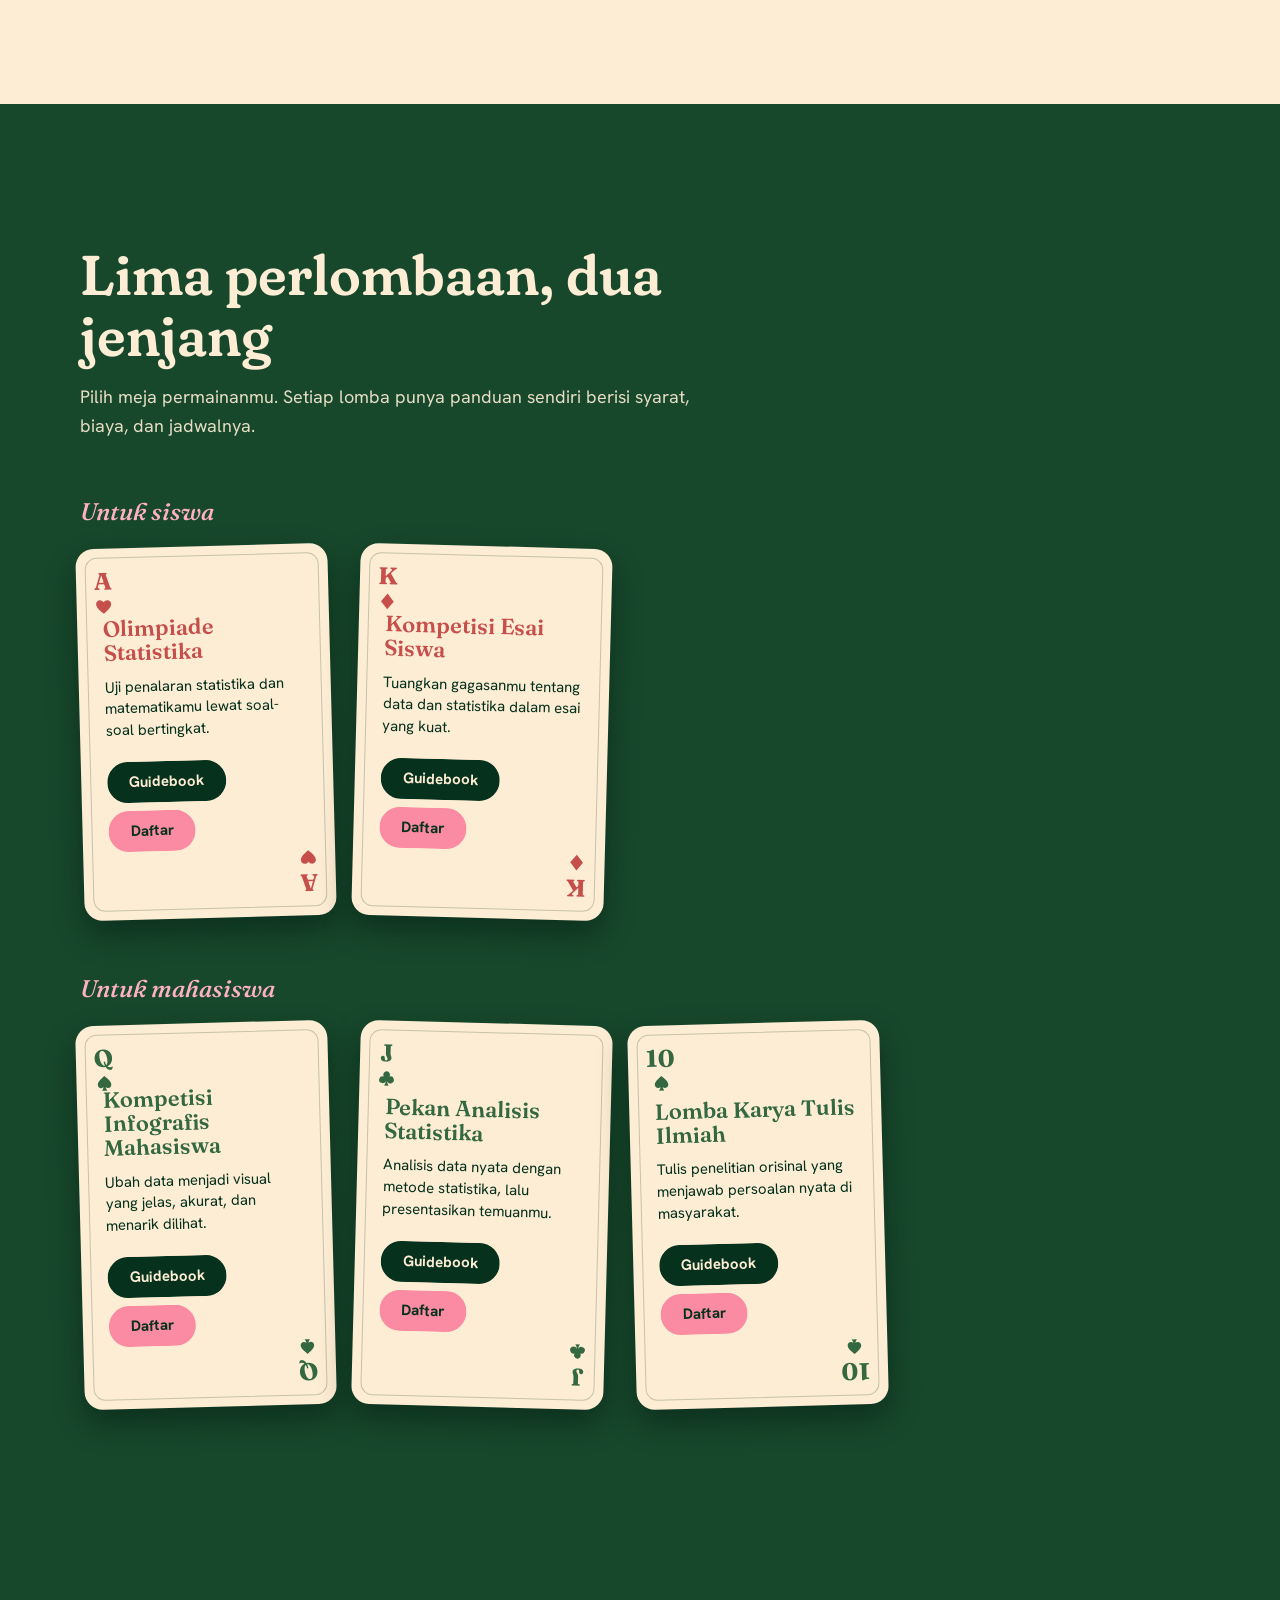
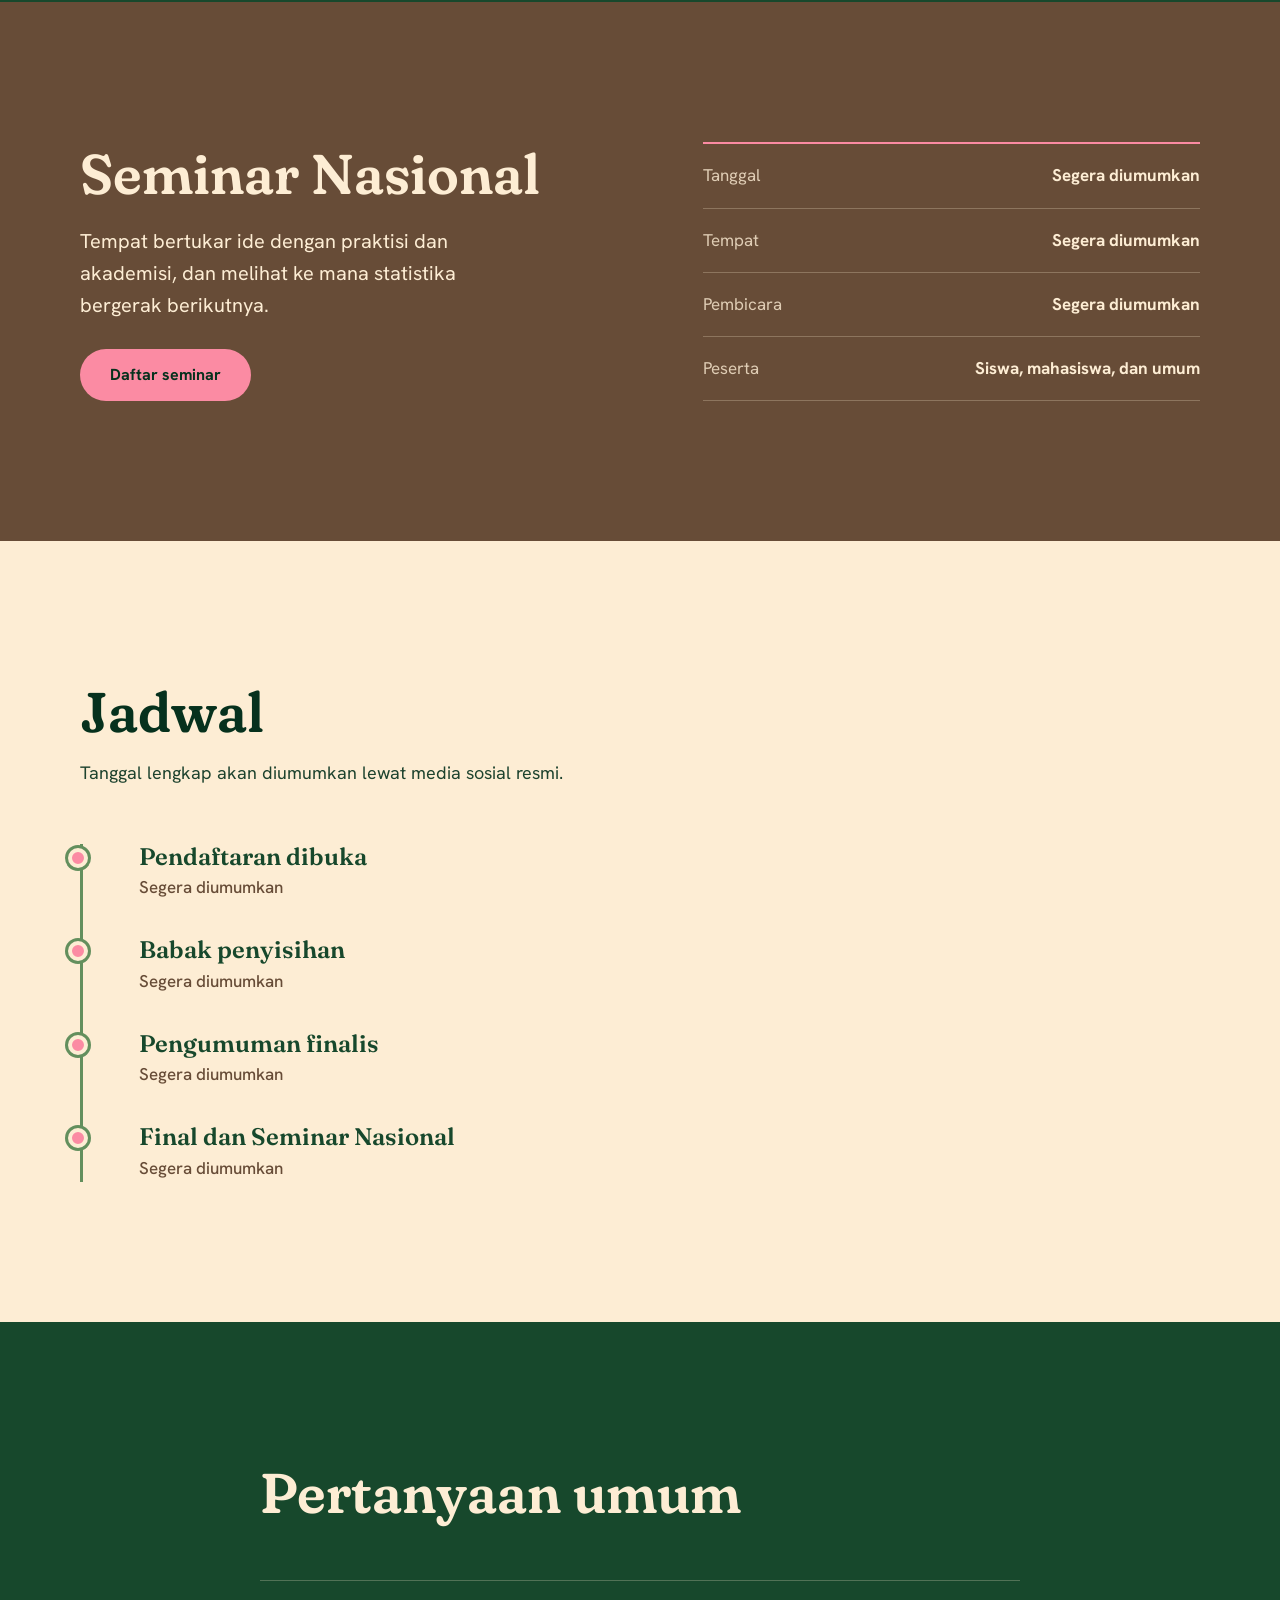
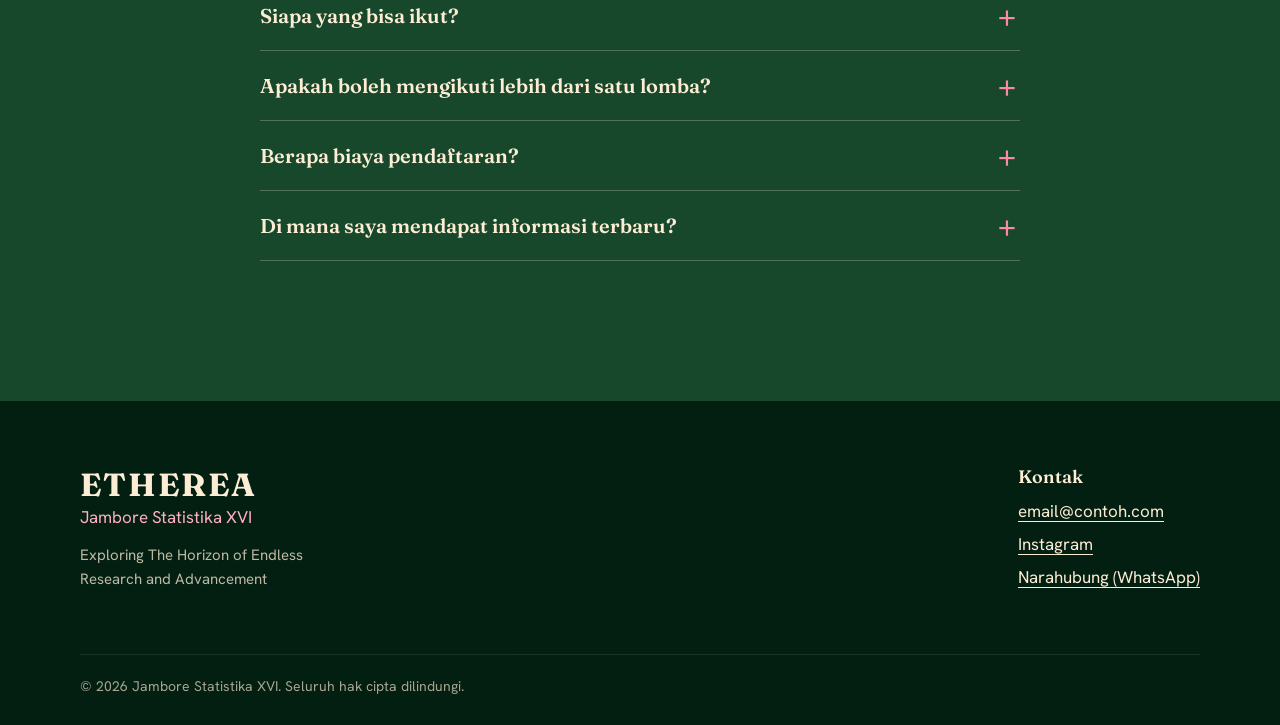
==== commit 7224b955: "Add files via upload" ====
--- a/index.html
+++ b/index.html
@@ -117,7 +117,10 @@
           <div class="card-body">
             <h4>Olimpiade Statistika</h4>
             <p>Uji penalaran statistika dan matematikamu lewat soal-soal bertingkat.</p>
-            <div class="card-actions"><div class="card-actions"><div class="card-actions"><div class="card-actions"><div class="card-actions"><a class="btn btn-dark btn-small" href="#" data-todo="guidebook">Guidebook</a><a class="btn btn-pink btn-small" href="daftar.html?lomba=lkti">Daftar</a></div><a class="btn btn-pink btn-small" href="daftar.html?lomba=pekan-analisis">Daftar</a></div><a class="btn btn-pink btn-small" href="daftar.html?lomba=infografis">Daftar</a></div><a class="btn btn-pink btn-small" href="daftar.html?lomba=esai">Daftar</a></div><a class="btn btn-pink btn-small" href="daftar.html?lomba=olimpiade">Daftar</a></div>
+            <div class="card-actions">
+              <a class="btn btn-dark btn-small" href="#" data-todo="guidebook">Guidebook</a>
+              <a class="btn btn-pink btn-small" href="daftar.html?lomba=olimpiade">Daftar</a>
+            </div>
           </div>
         </article>
         <article class="card card-red">
@@ -126,7 +129,10 @@
           <div class="card-body">
             <h4>Kompetisi Esai Siswa</h4>
             <p>Tuangkan gagasanmu tentang data dan statistika dalam esai yang kuat.</p>
-            <a class="btn btn-dark btn-small" href="#" data-todo="guidebook">Guidebook</a>
+            <div class="card-actions">
+              <a class="btn btn-dark btn-small" href="#" data-todo="guidebook">Guidebook</a>
+              <a class="btn btn-pink btn-small" href="daftar.html?lomba=esai">Daftar</a>
+            </div>
           </div>
         </article>
       </div>
@@ -139,7 +145,10 @@
           <div class="card-body">
             <h4>Kompetisi Infografis Mahasiswa</h4>
             <p>Ubah data menjadi visual yang jelas, akurat, dan menarik dilihat.</p>
-            <a class="btn btn-dark btn-small" href="#" data-todo="guidebook">Guidebook</a>
+            <div class="card-actions">
+              <a class="btn btn-dark btn-small" href="#" data-todo="guidebook">Guidebook</a>
+              <a class="btn btn-pink btn-small" href="daftar.html?lomba=infografis">Daftar</a>
+            </div>
           </div>
         </article>
         <article class="card card-green">
@@ -148,7 +157,10 @@
           <div class="card-body">
             <h4>Pekan Analisis Statistika</h4>
             <p>Analisis data nyata dengan metode statistika, lalu presentasikan temuanmu.</p>
-            <a class="btn btn-dark btn-small" href="#" data-todo="guidebook">Guidebook</a>
+            <div class="card-actions">
+              <a class="btn btn-dark btn-small" href="#" data-todo="guidebook">Guidebook</a>
+              <a class="btn btn-pink btn-small" href="daftar.html?lomba=pekan-analisis">Daftar</a>
+            </div>
           </div>
         </article>
         <article class="card card-green">
@@ -157,7 +169,10 @@
           <div class="card-body">
             <h4>Lomba Karya Tulis Ilmiah</h4>
             <p>Tulis penelitian orisinal yang menjawab persoalan nyata di masyarakat.</p>
-            <a class="btn btn-dark btn-small" href="#" data-todo="guidebook">Guidebook</a>
+            <div class="card-actions">
+              <a class="btn btn-dark btn-small" href="#" data-todo="guidebook">Guidebook</a>
+              <a class="btn btn-pink btn-small" href="daftar.html?lomba=lkti">Daftar</a>
+            </div>
           </div>
         </article>
       </div>
--- a/style.css
+++ b/style.css
@@ -238,8 +238,8 @@
   *, *::before, *::after { animation: none !important; transition: none !important; }
 }
 
-/* Tombol di kartu lomba (halaman utama) */
-.card { aspect-ratio: 5 / 7.4; }
-.card-body { inset: 52px 22px; }
-.card-actions { display: flex; flex-wrap: wrap; gap: 8px; margin-top: 6px; }
+/* Kartu lomba: tinggi mengikuti isi, tidak lagi dikunci rasio */
+.card { aspect-ratio: auto; min-height: 372px; display: flex; }
+.card-body { position: relative; inset: auto; flex: 1; padding: 62px 26px 62px; justify-content: center; }
+.card-actions { display: flex; flex-wrap: wrap; gap: 8px; margin-top: 8px; }
 .card-actions .btn { margin: 0; }
